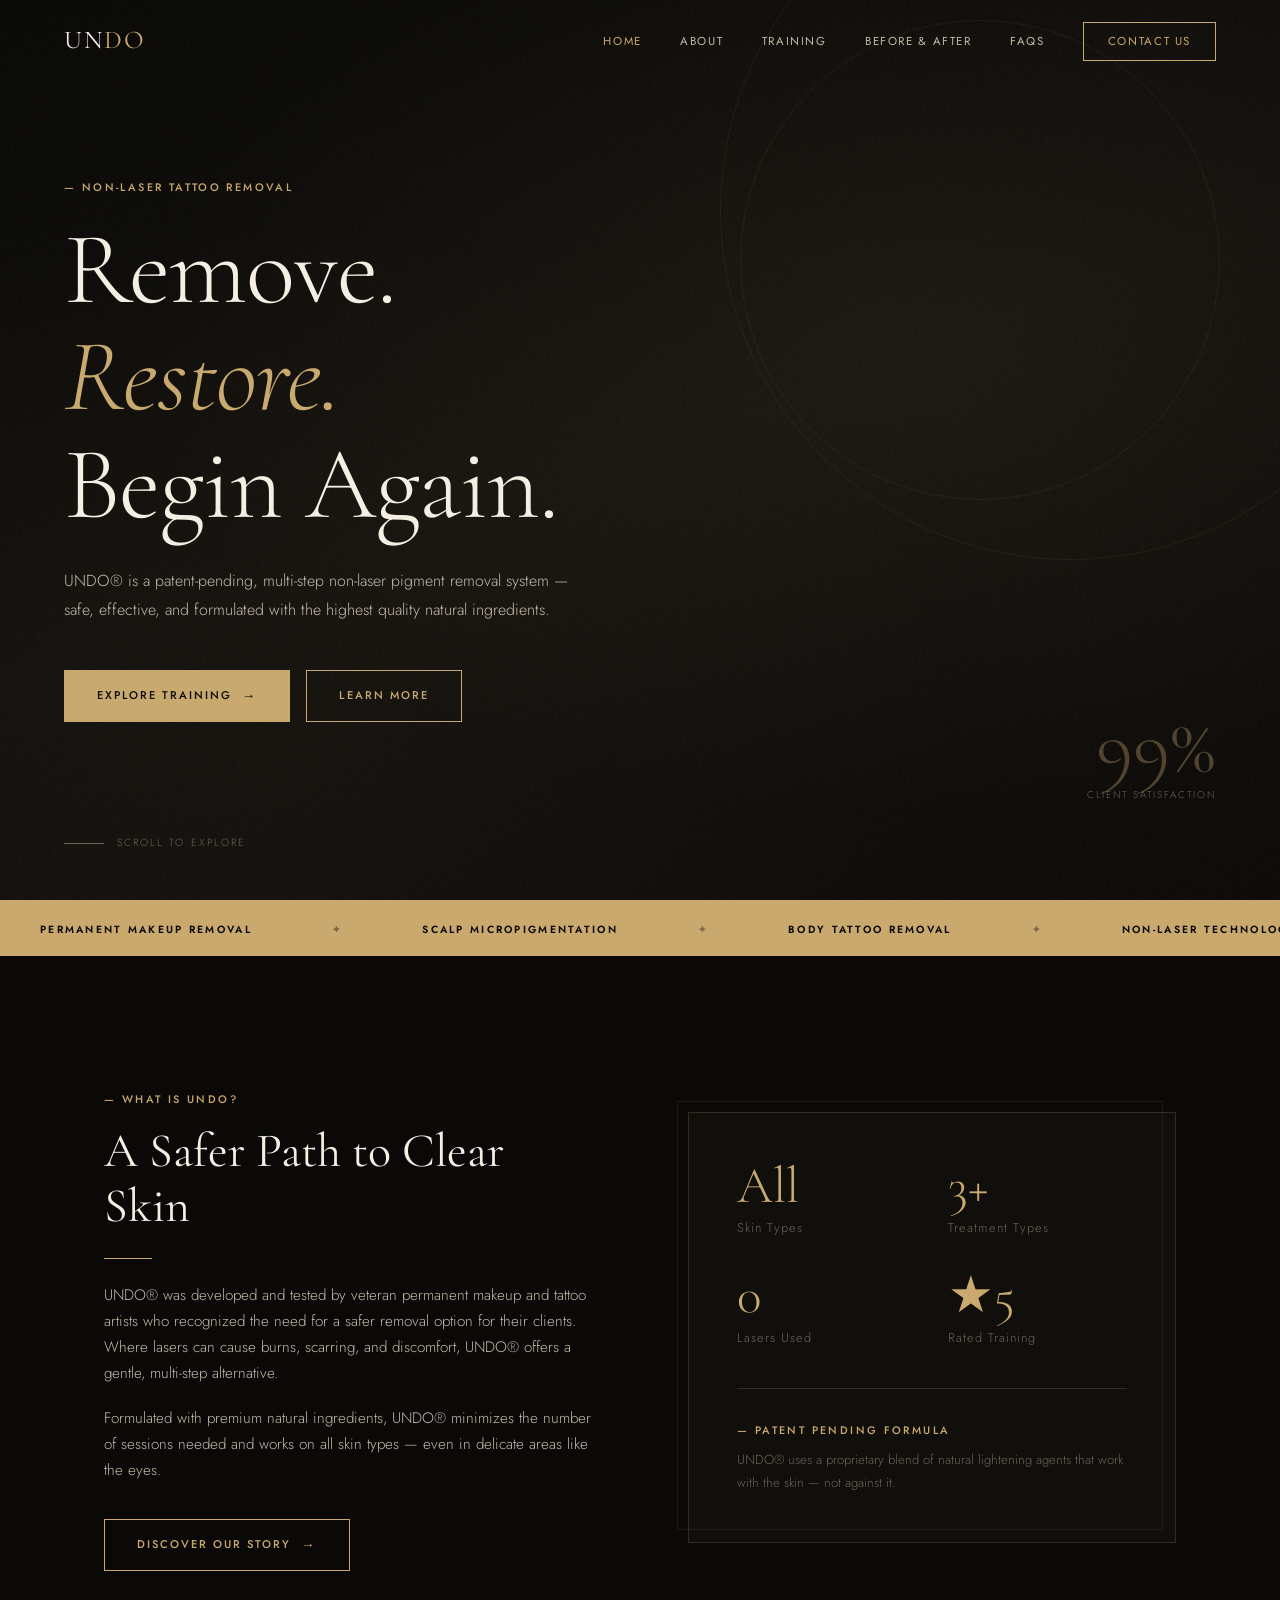
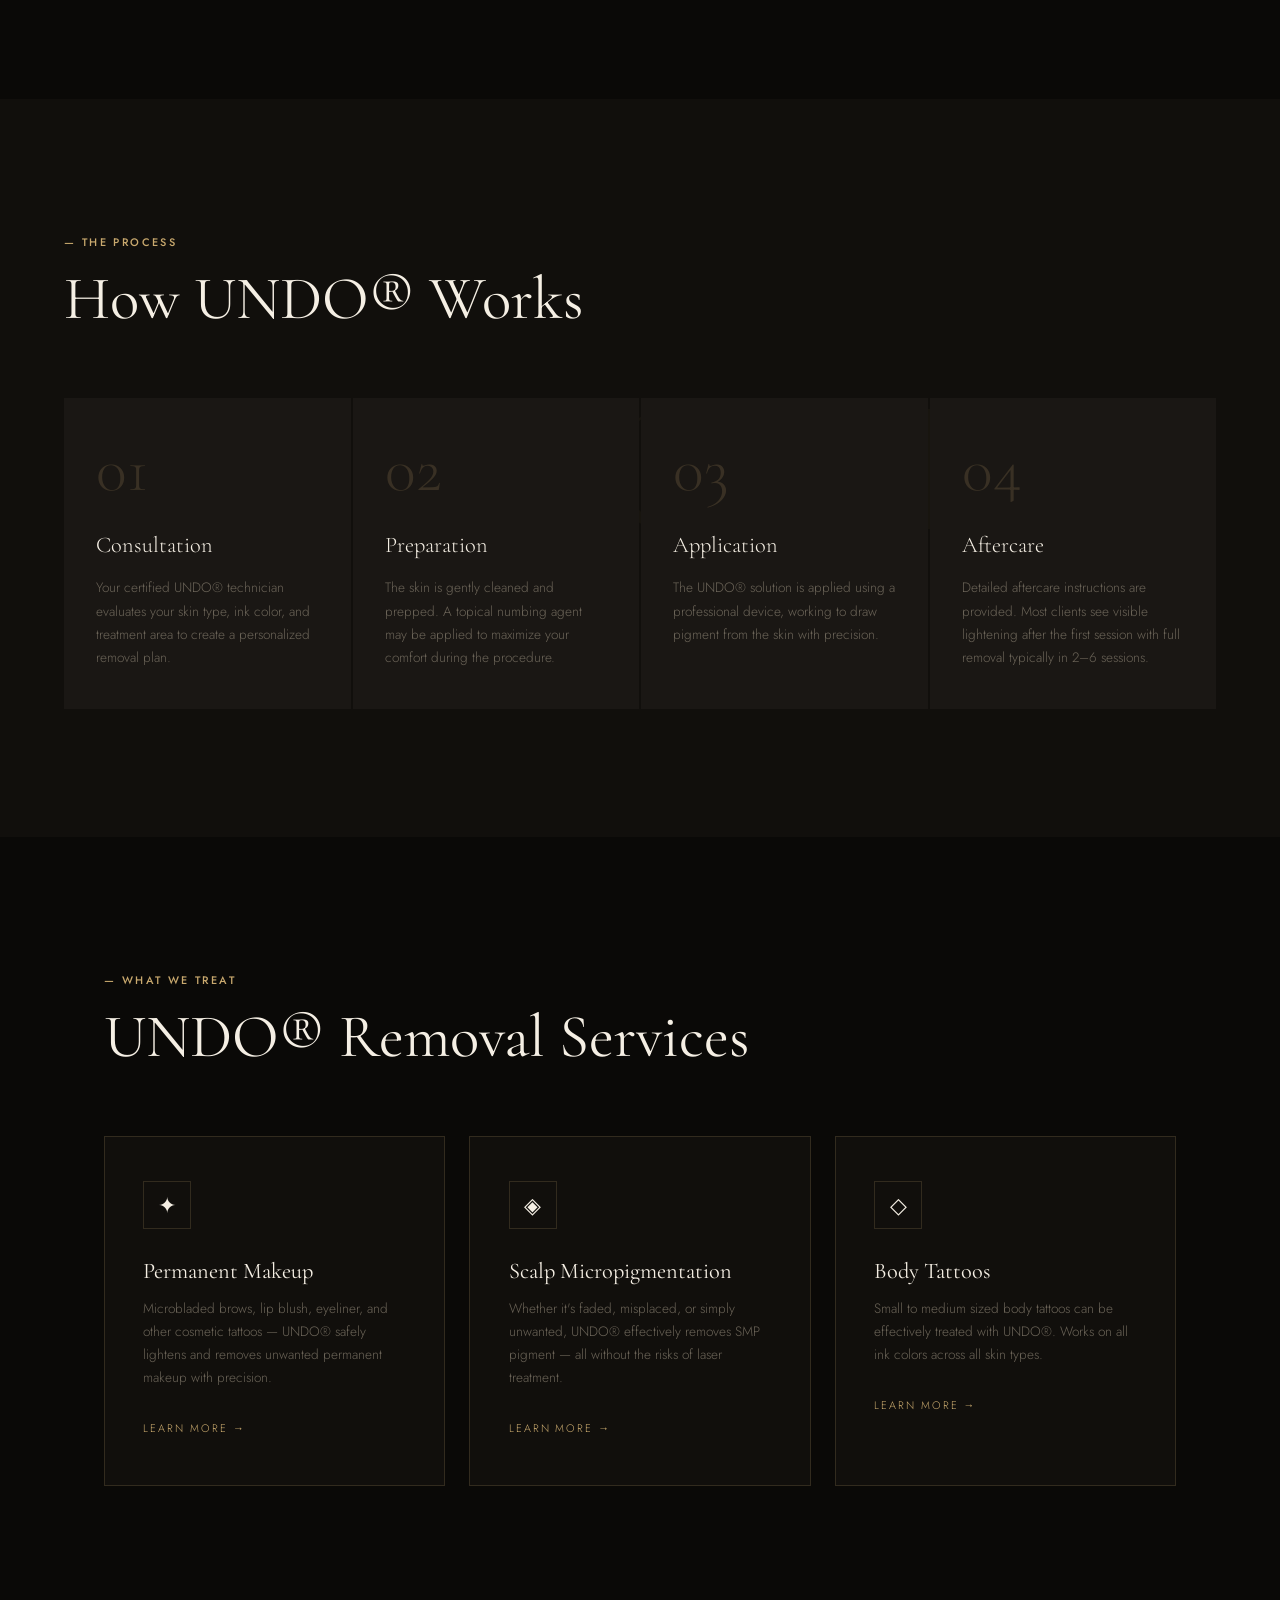
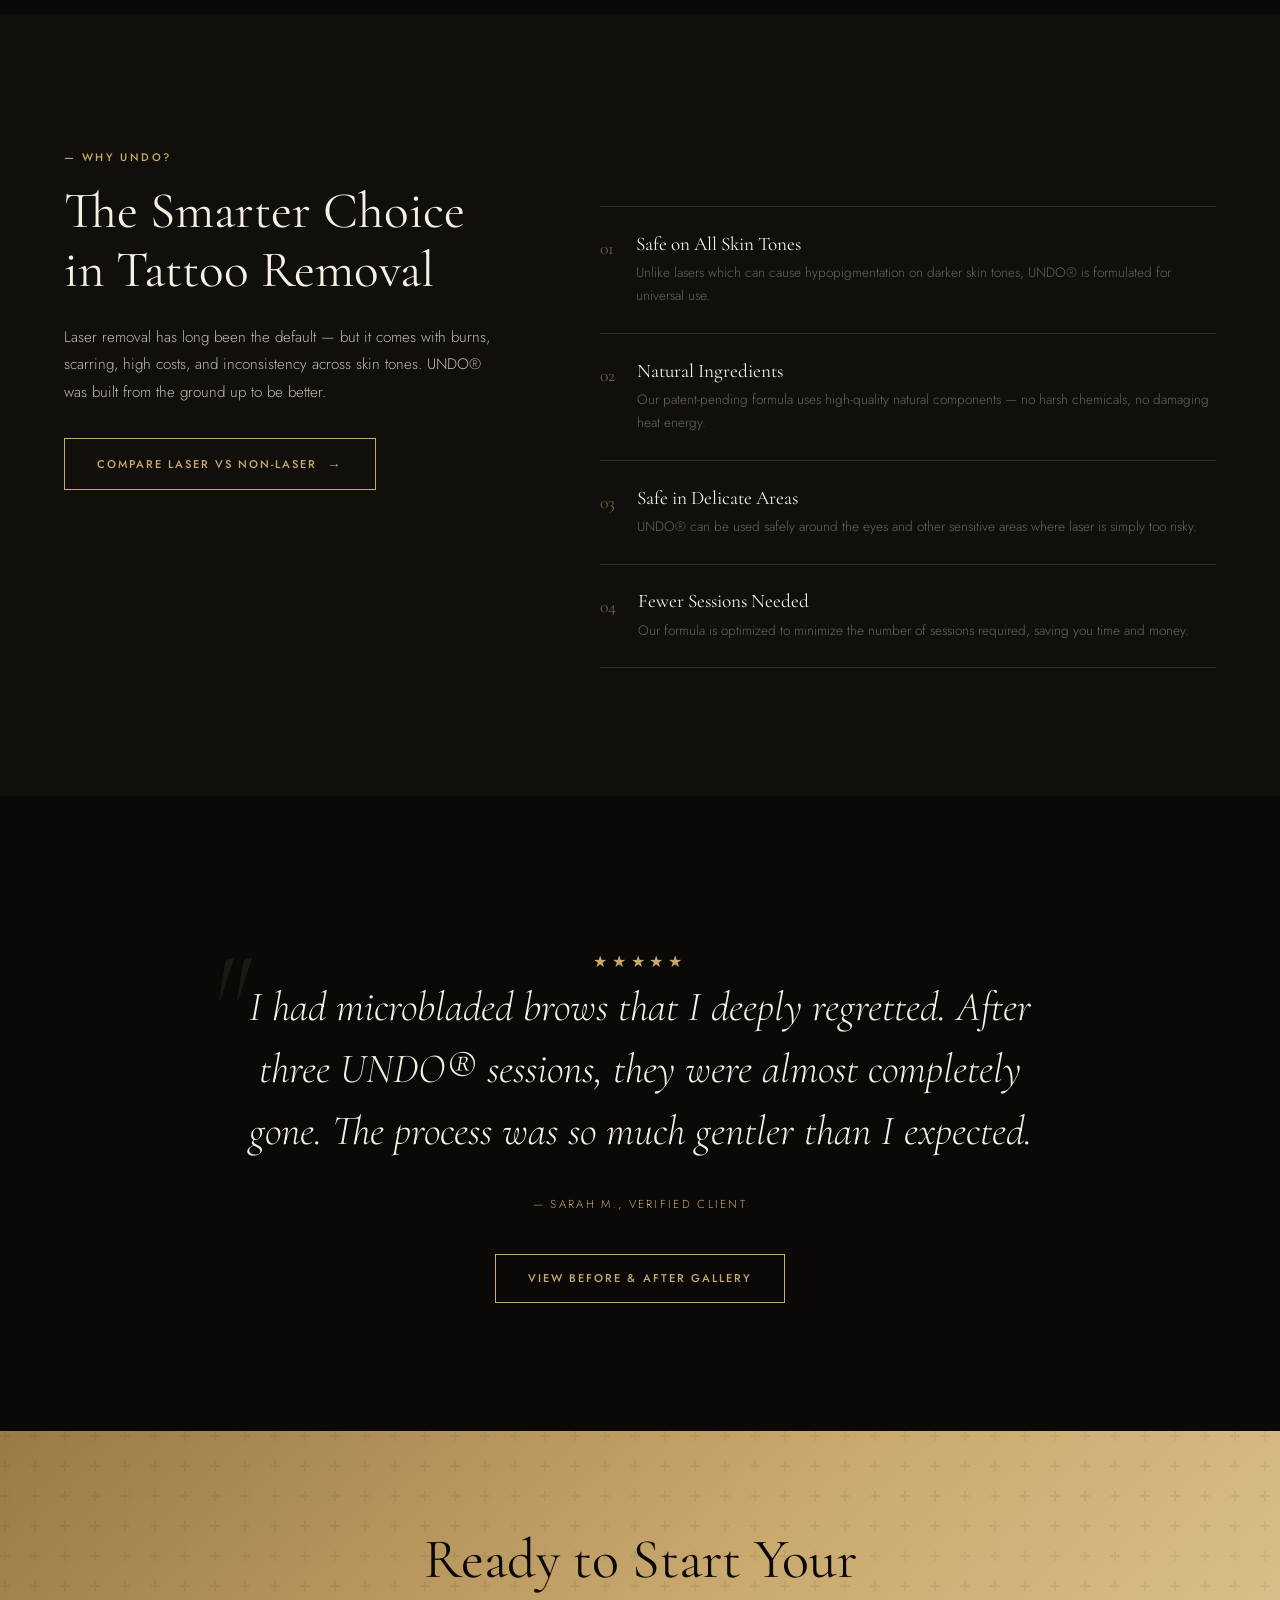
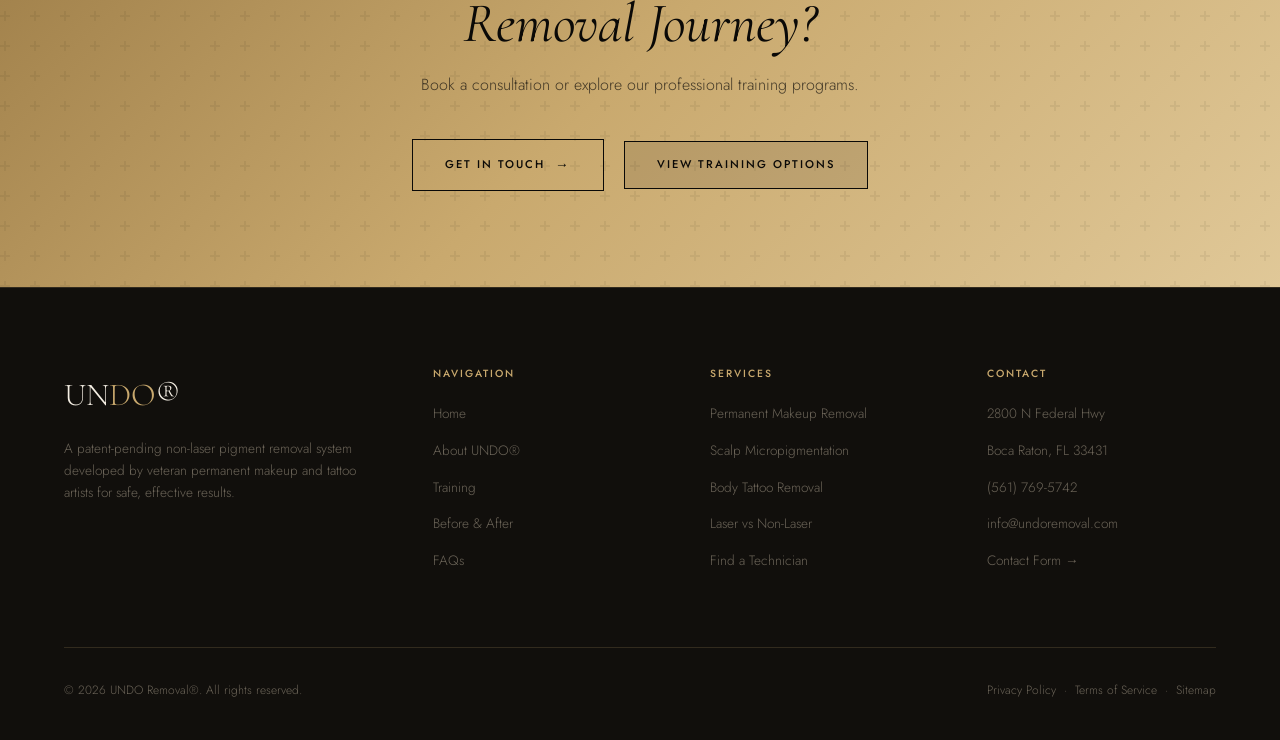
==== index.html @ 0b275984 "Add files via upload" ====
<!DOCTYPE html>
<html lang="en">
<head>
  <meta charset="UTF-8" />
  <meta name="viewport" content="width=device-width, initial-scale=1.0" />
  <title>UNDO Removal — Non-Laser Tattoo Removal</title>
  <link rel="stylesheet" href="styles.css" />
  <style>
    /* ── HERO ── */
    .hero {
      position: relative;
      height: 100vh;
      min-height: 640px;
      display: flex;
      align-items: center;
      overflow: hidden;
    }
    .hero-bg {
      position: absolute;
      inset: 0;
      background:
        radial-gradient(ellipse at 70% 40%, rgba(201,169,110,0.07) 0%, transparent 60%),
        radial-gradient(ellipse at 20% 80%, rgba(201,169,110,0.04) 0%, transparent 50%),
        linear-gradient(160deg, #0A0907 0%, #110F0C 50%, #0D0B09 100%);
    }
    .hero-lines {
      position: absolute;
      inset: 0;
      pointer-events: none;
      overflow: hidden;
    }
    .hero-lines::before, .hero-lines::after {
      content: '';
      position: absolute;
      border: 1px solid rgba(201,169,110,0.08);
      border-radius: 50%;
    }
    .hero-lines::before {
      width: 700px; height: 700px;
      right: -140px; top: -140px;
    }
    .hero-lines::after {
      width: 480px; height: 480px;
      right: 60px; top: 20px;
    }
    .hero-content {
      position: relative;
      z-index: 2;
      max-width: 720px;
      padding: 0 5vw;
    }
    .hero-content .label { margin-bottom: 1.2rem; display: block; }
    .hero-h1 {
      font-size: clamp(3.4rem, 8vw, 6.5rem);
      font-weight: 300;
      line-height: 1.05;
      letter-spacing: -0.01em;
      margin-bottom: 1.8rem;
    }
    .hero-h1 em {
      font-style: italic;
      color: var(--gold);
    }
    .hero-sub {
      font-size: 1rem;
      font-weight: 300;
      color: var(--cream-dk);
      max-width: 520px;
      margin-bottom: 2.8rem;
      line-height: 1.8;
    }
    .hero-actions { display: flex; gap: 1rem; flex-wrap: wrap; }
    .hero-scroll {
      position: absolute;
      bottom: 3rem;
      left: 5vw;
      display: flex;
      align-items: center;
      gap: 0.8rem;
      font-size: 0.65rem;
      letter-spacing: 0.2em;
      text-transform: uppercase;
      color: var(--muted);
    }
    .hero-scroll-line {
      width: 40px; height: 1px;
      background: var(--muted);
      position: relative;
      overflow: hidden;
    }
    .hero-scroll-line::after {
      content: '';
      position: absolute;
      left: -100%; top: 0;
      width: 100%; height: 100%;
      background: var(--gold);
      animation: slideRight 2s ease-in-out infinite;
    }
    @keyframes slideRight {
      0% { left: -100%; }
      50% { left: 0%; }
      100% { left: 100%; }
    }
    .hero-stat {
      position: absolute;
      right: 5vw;
      bottom: 6rem;
      text-align: right;
    }
    .hero-stat-num {
      font-family: 'Cormorant Garamond', serif;
      font-size: 5rem;
      font-weight: 300;
      color: var(--gold);
      opacity: 0.35;
      line-height: 1;
    }
    .hero-stat-label {
      font-size: 0.62rem;
      letter-spacing: 0.2em;
      text-transform: uppercase;
      color: var(--muted);
    }

    /* ── MARQUEE ── */
    .marquee-strip {
      background: var(--gold);
      padding: 0.9rem 0;
      overflow: hidden;
      white-space: nowrap;
    }
    .marquee-inner {
      display: inline-flex;
      animation: marquee 22s linear infinite;
    }
    .marquee-inner span {
      font-size: 0.65rem;
      font-weight: 600;
      letter-spacing: 0.22em;
      text-transform: uppercase;
      color: var(--bg);
      padding: 0 2.5rem;
    }
    .marquee-inner .dot { opacity: 0.4; }
    @keyframes marquee {
      from { transform: translateX(0); }
      to   { transform: translateX(-50%); }
    }

    /* ── INTRO ── */
    .intro {
      padding: 8rem 5vw;
      display: grid;
      grid-template-columns: 1fr 1fr;
      gap: 6rem;
      align-items: center;
      max-width: 1200px;
      margin: 0 auto;
    }
    .intro-text h2 {
      font-size: clamp(2rem, 4vw, 3rem);
      margin-top: 0.8rem;
      margin-bottom: 1.5rem;
    }
    .intro-text p {
      font-size: 0.95rem;
      color: var(--cream-dk);
      margin-bottom: 1.2rem;
    }
    .intro-visual {
      position: relative;
    }
    .intro-box {
      background: var(--bg2);
      border: 1px solid var(--border);
      padding: 3rem;
      position: relative;
    }
    .intro-box::before {
      content: '';
      position: absolute;
      top: -12px; left: -12px;
      right: 12px; bottom: 12px;
      border: 1px solid rgba(201,169,110,0.1);
      pointer-events: none;
    }
    .stat-row {
      display: grid;
      grid-template-columns: 1fr 1fr;
      gap: 2rem;
    }
    .stat-item {}
    .stat-num {
      font-family: 'Cormorant Garamond', serif;
      font-size: 3.2rem;
      font-weight: 300;
      color: var(--gold);
      line-height: 1;
    }
    .stat-desc {
      font-size: 0.8rem;
      color: var(--muted);
      letter-spacing: 0.08em;
      margin-top: 0.3rem;
    }

    /* ── HOW IT WORKS ── */
    .how-section {
      background: var(--bg2);
      padding: 8rem 5vw;
      position: relative;
      overflow: hidden;
    }
    .how-section::before {
      content: 'PROCESS';
      position: absolute;
      right: 5vw; top: 50%;
      transform: translateY(-50%);
      font-family: 'Cormorant Garamond', serif;
      font-size: 12rem;
      font-weight: 300;
      color: rgba(201,169,110,0.04);
      pointer-events: none;
      letter-spacing: 0.05em;
    }
    .how-grid {
      display: grid;
      grid-template-columns: repeat(4, 1fr);
      gap: 2px;
      margin-top: 4rem;
    }
    .how-step {
      background: var(--bg3);
      padding: 2.5rem 2rem;
      position: relative;
      transition: background var(--transition);
    }
    .how-step:hover { background: rgba(26,23,20,0.95); }
    .step-num {
      font-family: 'Cormorant Garamond', serif;
      font-size: 4rem;
      font-weight: 300;
      color: rgba(201,169,110,0.18);
      line-height: 1;
      margin-bottom: 1.5rem;
    }
    .step-title {
      font-family: 'Cormorant Garamond', serif;
      font-size: 1.4rem;
      margin-bottom: 0.8rem;
    }
    .step-desc {
      font-size: 0.85rem;
      color: var(--muted);
      line-height: 1.7;
    }
    .step-line {
      position: absolute;
      bottom: 0; left: 0;
      height: 2px; width: 0;
      background: var(--gold);
      transition: width 0.5s ease;
    }
    .how-step:hover .step-line { width: 100%; }

    /* ── SERVICES ── */
    .services-section { padding: 8rem 5vw; max-width: 1200px; margin: 0 auto; }
    .services-grid {
      display: grid;
      grid-template-columns: repeat(3, 1fr);
      gap: 1.5rem;
      margin-top: 4rem;
    }
    .service-card {
      background: var(--bg2);
      border: 1px solid var(--border);
      padding: 2.8rem 2.4rem;
      position: relative;
      overflow: hidden;
      transition: border-color var(--transition), transform var(--transition);
    }
    .service-card::after {
      content: '';
      position: absolute;
      inset: 0;
      background: linear-gradient(135deg, rgba(201,169,110,0.04) 0%, transparent 60%);
      opacity: 0;
      transition: opacity var(--transition);
    }
    .service-card:hover { border-color: rgba(201,169,110,0.4); transform: translateY(-6px); }
    .service-card:hover::after { opacity: 1; }
    .service-icon {
      width: 48px; height: 48px;
      border: 1px solid var(--border);
      display: flex; align-items: center; justify-content: center;
      margin-bottom: 1.8rem;
      font-size: 1.4rem;
    }
    .service-card h3 {
      font-size: 1.4rem;
      margin-bottom: 0.8rem;
    }
    .service-card p {
      font-size: 0.85rem;
      color: var(--muted);
      line-height: 1.7;
      margin-bottom: 1.5rem;
    }
    .service-link {
      font-size: 0.68rem;
      letter-spacing: 0.18em;
      text-transform: uppercase;
      color: var(--gold);
      display: inline-flex;
      align-items: center;
      gap: 0.5rem;
      transition: gap 0.2s;
    }
    .service-link:hover { gap: 0.9rem; }

    /* ── WHY CHOOSE ── */
    .why-section {
      background: var(--bg2);
      padding: 8rem 5vw;
    }
    .why-inner {
      max-width: 1200px;
      margin: 0 auto;
      display: grid;
      grid-template-columns: 1fr 1.4fr;
      gap: 6rem;
      align-items: start;
    }
    .why-text h2 { font-size: clamp(2rem, 4vw, 3.2rem); margin-top: 0.8rem; }
    .why-text p { font-size: 0.95rem; color: var(--cream-dk); margin-top: 1.5rem; line-height: 1.8; }
    .why-list { margin-top: 4rem; }
    .why-item {
      display: flex;
      gap: 1.4rem;
      padding: 1.6rem 0;
      border-bottom: 1px solid var(--border);
    }
    .why-item:first-child { border-top: 1px solid var(--border); }
    .why-item-num {
      font-family: 'Cormorant Garamond', serif;
      font-size: 1.1rem;
      color: var(--gold);
      opacity: 0.6;
      flex-shrink: 0;
      padding-top: 0.1rem;
    }
    .why-item h4 {
      font-family: 'Cormorant Garamond', serif;
      font-size: 1.2rem;
      margin-bottom: 0.4rem;
    }
    .why-item p { font-size: 0.85rem; color: var(--muted); line-height: 1.7; }

    /* ── TESTIMONIAL STRIP ── */
    .testimonial-strip {
      padding: 8rem 5vw;
      max-width: 1200px;
      margin: 0 auto;
      text-align: center;
    }
    .testimonial-quote {
      font-family: 'Cormorant Garamond', serif;
      font-size: clamp(1.6rem, 3.5vw, 2.6rem);
      font-weight: 300;
      font-style: italic;
      color: var(--cream);
      max-width: 800px;
      margin: 0 auto;
      line-height: 1.5;
      position: relative;
    }
    .testimonial-quote::before {
      content: '"';
      font-size: 8rem;
      color: rgba(201,169,110,0.1);
      position: absolute;
      top: -2.5rem; left: -2rem;
      line-height: 1;
      font-family: 'Cormorant Garamond', serif;
    }
    .testimonial-author {
      margin-top: 2rem;
      font-size: 0.72rem;
      letter-spacing: 0.2em;
      text-transform: uppercase;
      color: var(--gold);
    }
    .testimonial-stars { color: var(--gold); margin-top: 1.5rem; letter-spacing: 0.3rem; }

    /* ── CTA BANNER ── */
    .cta-banner {
      background: linear-gradient(135deg, var(--gold-dk) 0%, var(--gold) 50%, var(--gold-lt) 100%);
      padding: 6rem 5vw;
      text-align: center;
      position: relative;
      overflow: hidden;
    }
    .cta-banner::before {
      content: '';
      position: absolute;
      inset: 0;
      background: url("data:image/svg+xml,%3Csvg width='60' height='60' viewBox='0 0 60 60' xmlns='http://www.w3.org/2000/svg'%3E%3Cg fill='none' fill-rule='evenodd'%3E%3Cg fill='%230A0907' fill-opacity='0.06'%3E%3Cpath d='M36 34v-4h-2v4h-4v2h4v4h2v-4h4v-2h-4zm0-30V0h-2v4h-4v2h4v4h2V6h4V4h-4zM6 34v-4H4v4H0v2h4v4h2v-4h4v-2H6zM6 4V0H4v4H0v2h4v4h2V6h4V4H6z'/%3E%3C/g%3E%3C/g%3E%3C/svg%3E");
    }
    .cta-banner h2 {
      font-size: clamp(2rem, 5vw, 3.5rem);
      color: var(--bg);
      position: relative;
    }
    .cta-banner p {
      font-size: 1rem;
      color: rgba(10,9,7,0.7);
      margin: 1rem 0 2.5rem;
      position: relative;
    }
    .cta-banner .btn {
      border-color: var(--bg);
      color: var(--bg);
      position: relative;
    }
    .cta-banner .btn:hover { background: var(--bg); color: var(--gold); }

    @media (max-width: 900px) {
      .intro { grid-template-columns: 1fr; gap: 3rem; }
      .how-grid { grid-template-columns: 1fr 1fr; }
      .services-grid { grid-template-columns: 1fr; }
      .why-inner { grid-template-columns: 1fr; gap: 3rem; }
    }
    @media (max-width: 600px) {
      .how-grid { grid-template-columns: 1fr; }
      .hero-stat { display: none; }
    }
  </style>
</head>
<body>

<!-- ── NAV ── -->
<nav id="navbar">
  <a class="nav-logo" href="index.html">UN<span>DO</span></a>
  <ul class="nav-links">
    <li><a href="index.html" class="active">Home</a></li>
    <li><a href="about.html">About</a></li>
    <li><a href="training.html">Training</a></li>
    <li><a href="gallery.html">Before & After</a></li>
    <li><a href="faq.html">FAQs</a></li>
    <li><a href="contact.html" class="nav-cta">Contact Us</a></li>
  </ul>
  <div class="hamburger" id="hamburger" aria-label="Menu">
    <span></span><span></span><span></span>
  </div>
</nav>

<!-- Mobile Menu -->
<div class="mobile-menu" id="mobileMenu">
  <button class="mobile-close" id="mobileClose">✕</button>
  <a href="index.html">Home</a>
  <a href="about.html">About</a>
  <a href="training.html">Training</a>
  <a href="gallery.html">Before & After</a>
  <a href="faq.html">FAQs</a>
  <a href="contact.html">Contact</a>
</div>

<!-- ── HERO ── -->
<section class="hero">
  <div class="hero-bg"></div>
  <div class="hero-lines"></div>

  <div class="hero-content">
    <span class="label animate-fadeup">Non-Laser Tattoo Removal</span>
    <h1 class="hero-h1 animate-fadeup delay-1">
      Remove.<br><em>Restore.</em><br>Begin Again.
    </h1>
    <p class="hero-sub animate-fadeup delay-2">
      UNDO® is a patent-pending, multi-step non-laser pigment removal system — safe, effective, and formulated with the highest quality natural ingredients.
    </p>
    <div class="hero-actions animate-fadeup delay-3">
      <a href="training.html" class="btn btn-solid btn-arrow">Explore Training</a>
      <a href="about.html" class="btn">Learn More</a>
    </div>
  </div>

  <div class="hero-stat">
    <div class="hero-stat-num">99%</div>
    <div class="hero-stat-label">Client Satisfaction</div>
  </div>

  <div class="hero-scroll">
    <div class="hero-scroll-line"></div>
    Scroll to explore
  </div>
</section>

<!-- ── MARQUEE ── -->
<div class="marquee-strip" aria-hidden="true">
  <div class="marquee-inner">
    <span>Permanent Makeup Removal</span><span class="dot">✦</span>
    <span>Scalp Micropigmentation</span><span class="dot">✦</span>
    <span>Body Tattoo Removal</span><span class="dot">✦</span>
    <span>Non-Laser Technology</span><span class="dot">✦</span>
    <span>Professional Training</span><span class="dot">✦</span>
    <span>Natural Ingredients</span><span class="dot">✦</span>
    <span>All Skin Types</span><span class="dot">✦</span>
    <!-- repeat for seamless loop -->
    <span>Permanent Makeup Removal</span><span class="dot">✦</span>
    <span>Scalp Micropigmentation</span><span class="dot">✦</span>
    <span>Body Tattoo Removal</span><span class="dot">✦</span>
    <span>Non-Laser Technology</span><span class="dot">✦</span>
    <span>Professional Training</span><span class="dot">✦</span>
    <span>Natural Ingredients</span><span class="dot">✦</span>
    <span>All Skin Types</span><span class="dot">✦</span>
  </div>
</div>

<!-- ── INTRO ── -->
<div class="intro reveal">
  <div class="intro-text">
    <span class="label">What Is UNDO?</span>
    <h2>A Safer Path to Clear Skin</h2>
    <div class="divider"></div>
    <p>UNDO® was developed and tested by veteran permanent makeup and tattoo artists who recognized the need for a safer removal option for their clients. Where lasers can cause burns, scarring, and discomfort, UNDO® offers a gentle, multi-step alternative.</p>
    <p>Formulated with premium natural ingredients, UNDO® minimizes the number of sessions needed and works on all skin types — even in delicate areas like the eyes.</p>
    <a href="about.html" class="btn btn-arrow" style="margin-top:1rem;">Discover Our Story</a>
  </div>
  <div class="intro-visual">
    <div class="intro-box">
      <div class="stat-row">
        <div class="stat-item">
          <div class="stat-num">All</div>
          <div class="stat-desc">Skin Types</div>
        </div>
        <div class="stat-item">
          <div class="stat-num">3+</div>
          <div class="stat-desc">Treatment Types</div>
        </div>
        <div class="stat-item">
          <div class="stat-num">0</div>
          <div class="stat-desc">Lasers Used</div>
        </div>
        <div class="stat-item">
          <div class="stat-num">★5</div>
          <div class="stat-desc">Rated Training</div>
        </div>
      </div>
      <div style="margin-top:2.5rem; padding-top:2rem; border-top:1px solid var(--border);">
        <div class="label" style="margin-bottom:0.6rem;">Patent Pending Formula</div>
        <p style="font-size:0.82rem; color:var(--muted); line-height:1.7;">UNDO® uses a proprietary blend of natural lightening agents that work with the skin — not against it.</p>
      </div>
    </div>
  </div>
</div>

<!-- ── HOW IT WORKS ── -->
<section class="how-section">
  <div class="container">
    <div class="section-header reveal">
      <span class="label">The Process</span>
      <h2>How UNDO® Works</h2>
    </div>
    <div class="how-grid">
      <div class="how-step reveal">
        <div class="step-num">01</div>
        <div class="step-title">Consultation</div>
        <p class="step-desc">Your certified UNDO® technician evaluates your skin type, ink color, and treatment area to create a personalized removal plan.</p>
        <div class="step-line"></div>
      </div>
      <div class="how-step reveal delay-1">
        <div class="step-num">02</div>
        <div class="step-title">Preparation</div>
        <p class="step-desc">The skin is gently cleaned and prepped. A topical numbing agent may be applied to maximize your comfort during the procedure.</p>
        <div class="step-line"></div>
      </div>
      <div class="how-step reveal delay-2">
        <div class="step-num">03</div>
        <div class="step-title">Application</div>
        <p class="step-desc">The UNDO® solution is applied using a professional device, working to draw pigment from the skin with precision.</p>
        <div class="step-line"></div>
      </div>
      <div class="how-step reveal delay-3">
        <div class="step-num">04</div>
        <div class="step-title">Aftercare</div>
        <p class="step-desc">Detailed aftercare instructions are provided. Most clients see visible lightening after the first session with full removal typically in 2–6 sessions.</p>
        <div class="step-line"></div>
      </div>
    </div>
  </div>
</section>

<!-- ── SERVICES ── -->
<section class="services-section">
  <div class="section-header reveal">
    <span class="label">What We Treat</span>
    <h2>UNDO® Removal Services</h2>
  </div>
  <div class="services-grid">
    <div class="service-card reveal">
      <div class="service-icon">✦</div>
      <h3>Permanent Makeup</h3>
      <p>Microbladed brows, lip blush, eyeliner, and other cosmetic tattoos — UNDO® safely lightens and removes unwanted permanent makeup with precision.</p>
      <a href="about.html" class="service-link">Learn more →</a>
    </div>
    <div class="service-card reveal delay-1">
      <div class="service-icon">◈</div>
      <h3>Scalp Micropigmentation</h3>
      <p>Whether it's faded, misplaced, or simply unwanted, UNDO® effectively removes SMP pigment — all without the risks of laser treatment.</p>
      <a href="about.html" class="service-link">Learn more →</a>
    </div>
    <div class="service-card reveal delay-2">
      <div class="service-icon">◇</div>
      <h3>Body Tattoos</h3>
      <p>Small to medium sized body tattoos can be effectively treated with UNDO®. Works on all ink colors across all skin types.</p>
      <a href="about.html" class="service-link">Learn more →</a>
    </div>
  </div>
</section>

<!-- ── WHY CHOOSE ── -->
<section class="why-section">
  <div class="why-inner">
    <div class="why-text reveal">
      <span class="label">Why UNDO?</span>
      <h2>The Smarter Choice in Tattoo Removal</h2>
      <p>Laser removal has long been the default — but it comes with burns, scarring, high costs, and inconsistency across skin tones. UNDO® was built from the ground up to be better.</p>
      <a href="about.html" class="btn btn-arrow" style="margin-top:2rem;">Compare Laser vs Non-Laser</a>
    </div>
    <div class="why-list reveal delay-1">
      <div class="why-item">
        <div class="why-item-num">01</div>
        <div>
          <h4>Safe on All Skin Tones</h4>
          <p>Unlike lasers which can cause hypopigmentation on darker skin tones, UNDO® is formulated for universal use.</p>
        </div>
      </div>
      <div class="why-item">
        <div class="why-item-num">02</div>
        <div>
          <h4>Natural Ingredients</h4>
          <p>Our patent-pending formula uses high-quality natural components — no harsh chemicals, no damaging heat energy.</p>
        </div>
      </div>
      <div class="why-item">
        <div class="why-item-num">03</div>
        <div>
          <h4>Safe in Delicate Areas</h4>
          <p>UNDO® can be used safely around the eyes and other sensitive areas where laser is simply too risky.</p>
        </div>
      </div>
      <div class="why-item">
        <div class="why-item-num">04</div>
        <div>
          <h4>Fewer Sessions Needed</h4>
          <p>Our formula is optimized to minimize the number of sessions required, saving you time and money.</p>
        </div>
      </div>
    </div>
  </div>
</section>

<!-- ── TESTIMONIAL ── -->
<section class="testimonial-strip">
  <div class="testimonial-stars reveal">★★★★★</div>
  <blockquote class="testimonial-quote reveal delay-1">
    I had microbladed brows that I deeply regretted. After three UNDO® sessions, they were almost completely gone. The process was so much gentler than I expected.
  </blockquote>
  <div class="testimonial-author reveal delay-2">— Sarah M., Verified Client</div>
  <div style="margin-top:2.5rem;" class="reveal delay-3">
    <a href="gallery.html" class="btn">View Before & After Gallery</a>
  </div>
</section>

<!-- ── CTA BANNER ── -->
<section class="cta-banner">
  <h2>Ready to Start Your<br><em>Removal Journey?</em></h2>
  <p>Book a consultation or explore our professional training programs.</p>
  <a href="contact.html" class="btn btn-arrow">Get In Touch</a>
  &nbsp;&nbsp;
  <a href="training.html" class="btn" style="border-color:var(--bg); color:var(--bg); background:rgba(10,9,7,0.1);">View Training Options</a>
</section>

<!-- ── FOOTER ── -->
<footer>
  <div class="footer-grid">
    <div>
      <div class="footer-logo">UN<span>DO</span>®</div>
      <p class="footer-tagline">A patent-pending non-laser pigment removal system developed by veteran permanent makeup and tattoo artists for safe, effective results.</p>
    </div>
    <div class="footer-col">
      <h4>Navigation</h4>
      <ul>
        <li><a href="index.html">Home</a></li>
        <li><a href="about.html">About UNDO®</a></li>
        <li><a href="training.html">Training</a></li>
        <li><a href="gallery.html">Before & After</a></li>
        <li><a href="faq.html">FAQs</a></li>
      </ul>
    </div>
    <div class="footer-col">
      <h4>Services</h4>
      <ul>
        <li><a href="#">Permanent Makeup Removal</a></li>
        <li><a href="#">Scalp Micropigmentation</a></li>
        <li><a href="#">Body Tattoo Removal</a></li>
        <li><a href="#">Laser vs Non-Laser</a></li>
        <li><a href="#">Find a Technician</a></li>
      </ul>
    </div>
    <div class="footer-col">
      <h4>Contact</h4>
      <ul>
        <li><a href="#">2800 N Federal Hwy</a></li>
        <li><a href="#">Boca Raton, FL 33431</a></li>
        <li><a href="tel:5617695742">(561) 769-5742</a></li>
        <li><a href="mailto:info@undoremoval.com">info@undoremoval.com</a></li>
        <li><a href="contact.html">Contact Form →</a></li>
      </ul>
    </div>
  </div>
  <div class="footer-bottom">
    <span>© 2026 UNDO Removal®. All rights reserved.</span>
    <span>Privacy Policy &nbsp;·&nbsp; Terms of Service &nbsp;·&nbsp; Sitemap</span>
  </div>
</footer>

<script>
  // Nav scroll effect
  const navbar = document.getElementById('navbar');
  window.addEventListener('scroll', () => {
    navbar.classList.toggle('scrolled', window.scrollY > 40);
  });

  // Mobile menu
  document.getElementById('hamburger').addEventListener('click', () => {
    document.getElementById('mobileMenu').classList.add('open');
  });
  document.getElementById('mobileClose').addEventListener('click', () => {
    document.getElementById('mobileMenu').classList.remove('open');
  });

  // Scroll reveal
  const revealEls = document.querySelectorAll('.reveal');
  const observer = new IntersectionObserver((entries) => {
    entries.forEach(e => { if (e.isIntersecting) e.target.classList.add('visible'); });
  }, { threshold: 0.12 });
  revealEls.forEach(el => observer.observe(el));
</script>
</body>
</html>
---- styles.css ----
/* =============================================
   SHARED STYLES — UNDO REMOVAL INSPIRED SITE
   Aesthetic: Dark Luxury / Editorial Beauty
   ============================================= */

@import url('https://fonts.googleapis.com/css2?family=Cormorant+Garamond:ital,wght@0,300;0,400;0,500;0,600;1,300;1,400&family=Jost:wght@200;300;400;500;600&display=swap');

/* ── CSS Variables ── */
:root {
  --bg:        #0A0907;
  --bg2:       #110F0C;
  --bg3:       #1A1714;
  --gold:      #C9A96E;
  --gold-lt:   #E0C898;
  --gold-dk:   #9A7A45;
  --cream:     #F5EFE4;
  --cream-dk:  #C4BAA8;
  --white:     #FDFAF5;
  --muted:     #6B6458;
  --border:    rgba(201,169,110,0.18);
  --nav-h:     80px;
  --transition: 0.4s cubic-bezier(0.25, 0.46, 0.45, 0.94);
}

/* ── Reset ── */
*, *::before, *::after { box-sizing: border-box; margin: 0; padding: 0; }
html { scroll-behavior: smooth; font-size: 16px; }
body {
  font-family: 'Jost', sans-serif;
  font-weight: 300;
  background: var(--bg);
  color: var(--cream);
  line-height: 1.7;
  overflow-x: hidden;
}
a { color: inherit; text-decoration: none; }
img { display: block; max-width: 100%; }
ul { list-style: none; }

/* ── Typography ── */
h1, h2, h3, h4 {
  font-family: 'Cormorant Garamond', serif;
  font-weight: 400;
  line-height: 1.15;
}
.label {
  font-family: 'Jost', sans-serif;
  font-size: 0.68rem;
  font-weight: 500;
  letter-spacing: 0.22em;
  text-transform: uppercase;
  color: var(--gold);
}
.label::before { content: '— '; }
.serif-italic { font-style: italic; font-weight: 300; }

/* ── Navigation ── */
nav {
  position: fixed;
  top: 0; left: 0; right: 0;
  z-index: 1000;
  height: var(--nav-h);
  display: flex;
  align-items: center;
  justify-content: space-between;
  padding: 0 5vw;
  transition: background var(--transition), backdrop-filter var(--transition);
}
nav.scrolled {
  background: rgba(10,9,7,0.92);
  backdrop-filter: blur(14px);
  border-bottom: 1px solid var(--border);
}
.nav-logo {
  font-family: 'Cormorant Garamond', serif;
  font-size: 1.6rem;
  font-weight: 400;
  letter-spacing: 0.06em;
  color: var(--cream);
}
.nav-logo span { color: var(--gold); }
.nav-links {
  display: flex;
  align-items: center;
  gap: 2.4rem;
}
.nav-links a {
  font-size: 0.72rem;
  font-weight: 400;
  letter-spacing: 0.14em;
  text-transform: uppercase;
  color: var(--cream-dk);
  transition: color 0.25s;
  position: relative;
}
.nav-links a::after {
  content: '';
  position: absolute;
  bottom: -4px; left: 0;
  width: 0; height: 1px;
  background: var(--gold);
  transition: width 0.3s;
}
.nav-links a:hover { color: var(--gold); }
.nav-links a:hover::after { width: 100%; }
.nav-links a.active { color: var(--gold); }
.nav-cta {
  font-size: 0.68rem;
  font-weight: 500;
  letter-spacing: 0.16em;
  text-transform: uppercase;
  padding: 0.65rem 1.5rem;
  border: 1px solid var(--gold);
  color: var(--gold) !important;
  transition: background 0.25s, color 0.25s !important;
}
.nav-cta::after { display: none !important; }
.nav-cta:hover { background: var(--gold) !important; color: var(--bg) !important; }

/* Hamburger */
.hamburger {
  display: none;
  flex-direction: column;
  gap: 5px;
  cursor: pointer;
  padding: 4px;
}
.hamburger span {
  display: block;
  width: 24px;
  height: 1px;
  background: var(--cream);
  transition: var(--transition);
}
.mobile-menu {
  display: none;
  position: fixed;
  inset: 0;
  z-index: 999;
  background: var(--bg);
  flex-direction: column;
  align-items: center;
  justify-content: center;
  gap: 2rem;
}
.mobile-menu.open { display: flex; }
.mobile-menu a {
  font-family: 'Cormorant Garamond', serif;
  font-size: 2rem;
  font-weight: 300;
  color: var(--cream);
  transition: color 0.2s;
}
.mobile-menu a:hover { color: var(--gold); }
.mobile-close {
  position: absolute;
  top: 28px; right: 5vw;
  font-size: 2rem;
  color: var(--cream-dk);
  cursor: pointer;
  background: none;
  border: none;
  line-height: 1;
}

/* ── Buttons ── */
.btn {
  display: inline-flex;
  align-items: center;
  gap: 0.6rem;
  font-size: 0.7rem;
  font-weight: 500;
  letter-spacing: 0.18em;
  text-transform: uppercase;
  padding: 0.85rem 2rem;
  border: 1px solid var(--gold);
  color: var(--gold);
  transition: background var(--transition), color var(--transition);
  cursor: pointer;
  background: transparent;
}
.btn:hover { background: var(--gold); color: var(--bg); }
.btn-solid { background: var(--gold); color: var(--bg); }
.btn-solid:hover { background: var(--gold-lt); }
.btn-arrow::after { content: '→'; font-size: 0.85rem; }

/* ── Section Helpers ── */
.section { padding: 8rem 5vw; }
.section-sm { padding: 5rem 5vw; }
.container { max-width: 1200px; margin: 0 auto; }
.section-header { margin-bottom: 4rem; }
.section-header h2 {
  font-size: clamp(2.2rem, 5vw, 3.8rem);
  margin-top: 0.6rem;
}

/* ── Divider ── */
.divider {
  width: 48px;
  height: 1px;
  background: var(--gold);
  margin: 1.5rem 0;
}
.divider-center { margin: 1.5rem auto; }

/* ── Gold Line Accent ── */
.gold-line {
  display: inline-block;
  width: 40px;
  height: 1px;
  background: var(--gold);
  vertical-align: middle;
  margin-right: 0.8rem;
}

/* ── Card ── */
.card {
  background: var(--bg2);
  border: 1px solid var(--border);
  padding: 2.5rem;
  transition: border-color var(--transition), transform var(--transition);
}
.card:hover {
  border-color: rgba(201,169,110,0.45);
  transform: translateY(-4px);
}

/* ── Grid ── */
.grid-2 { display: grid; grid-template-columns: 1fr 1fr; gap: 2rem; }
.grid-3 { display: grid; grid-template-columns: repeat(3,1fr); gap: 2rem; }
.grid-4 { display: grid; grid-template-columns: repeat(4,1fr); gap: 2rem; }

/* ── Forms ── */
.form-group { margin-bottom: 1.4rem; }
.form-group label {
  display: block;
  font-size: 0.68rem;
  letter-spacing: 0.16em;
  text-transform: uppercase;
  color: var(--gold);
  margin-bottom: 0.5rem;
}
.form-group input,
.form-group textarea,
.form-group select {
  width: 100%;
  background: var(--bg3);
  border: 1px solid var(--border);
  color: var(--cream);
  font-family: 'Jost', sans-serif;
  font-size: 0.9rem;
  font-weight: 300;
  padding: 0.85rem 1.1rem;
  outline: none;
  transition: border-color 0.25s;
  -webkit-appearance: none;
}
.form-group input:focus,
.form-group textarea:focus,
.form-group select:focus {
  border-color: var(--gold-dk);
}
.form-group textarea { resize: vertical; min-height: 120px; }
.form-group select option { background: var(--bg3); }

/* ── Footer ── */
footer {
  background: var(--bg2);
  border-top: 1px solid var(--border);
  padding: 5rem 5vw 2.5rem;
}
.footer-grid {
  display: grid;
  grid-template-columns: 1.4fr 1fr 1fr 1fr;
  gap: 3rem;
  margin-bottom: 4rem;
}
.footer-logo {
  font-family: 'Cormorant Garamond', serif;
  font-size: 2rem;
  margin-bottom: 1rem;
}
.footer-logo span { color: var(--gold); }
.footer-tagline { font-size: 0.85rem; color: var(--muted); line-height: 1.6; }
.footer-col h4 {
  font-family: 'Jost', sans-serif;
  font-size: 0.65rem;
  font-weight: 500;
  letter-spacing: 0.2em;
  text-transform: uppercase;
  color: var(--gold);
  margin-bottom: 1.2rem;
}
.footer-col ul li { margin-bottom: 0.6rem; }
.footer-col ul li a {
  font-size: 0.85rem;
  color: var(--muted);
  transition: color 0.2s;
}
.footer-col ul li a:hover { color: var(--cream); }
.footer-bottom {
  border-top: 1px solid var(--border);
  padding-top: 2rem;
  display: flex;
  justify-content: space-between;
  align-items: center;
  font-size: 0.75rem;
  color: var(--muted);
}

/* ── Animations ── */
@keyframes fadeUp {
  from { opacity: 0; transform: translateY(30px); }
  to   { opacity: 1; transform: translateY(0); }
}
@keyframes fadeIn {
  from { opacity: 0; }
  to   { opacity: 1; }
}
@keyframes lineGrow {
  from { width: 0; }
  to   { width: 48px; }
}
.animate-fadeup { opacity: 0; animation: fadeUp 0.8s var(--transition) forwards; }
.delay-1 { animation-delay: 0.15s; }
.delay-2 { animation-delay: 0.3s; }
.delay-3 { animation-delay: 0.45s; }
.delay-4 { animation-delay: 0.6s; }

/* ── Scroll Reveal ── */
.reveal {
  opacity: 0;
  transform: translateY(28px);
  transition: opacity 0.75s ease, transform 0.75s ease;
}
.reveal.visible { opacity: 1; transform: translateY(0); }

/* ── Noise Overlay ── */
body::before {
  content: '';
  position: fixed;
  inset: 0;
  z-index: 9999;
  pointer-events: none;
  background-image: url("data:image/svg+xml,%3Csvg viewBox='0 0 256 256' xmlns='http://www.w3.org/2000/svg'%3E%3Cfilter id='noise'%3E%3CfeTurbulence type='fractalNoise' baseFrequency='0.9' numOctaves='4' stitchTiles='stitch'/%3E%3C/filter%3E%3Crect width='100%25' height='100%25' filter='url(%23noise)' opacity='1'/%3E%3C/svg%3E");
  opacity: 0.025;
}

/* ── Responsive ── */
@media (max-width: 1024px) {
  .footer-grid { grid-template-columns: 1fr 1fr; }
  .grid-4 { grid-template-columns: 1fr 1fr; }
}
@media (max-width: 768px) {
  :root { --nav-h: 70px; }
  .nav-links { display: none; }
  .hamburger { display: flex; }
  .grid-2, .grid-3, .grid-4 { grid-template-columns: 1fr; }
  .footer-grid { grid-template-columns: 1fr; }
  .footer-bottom { flex-direction: column; gap: 0.8rem; text-align: center; }
  .section { padding: 5rem 6vw; }
}
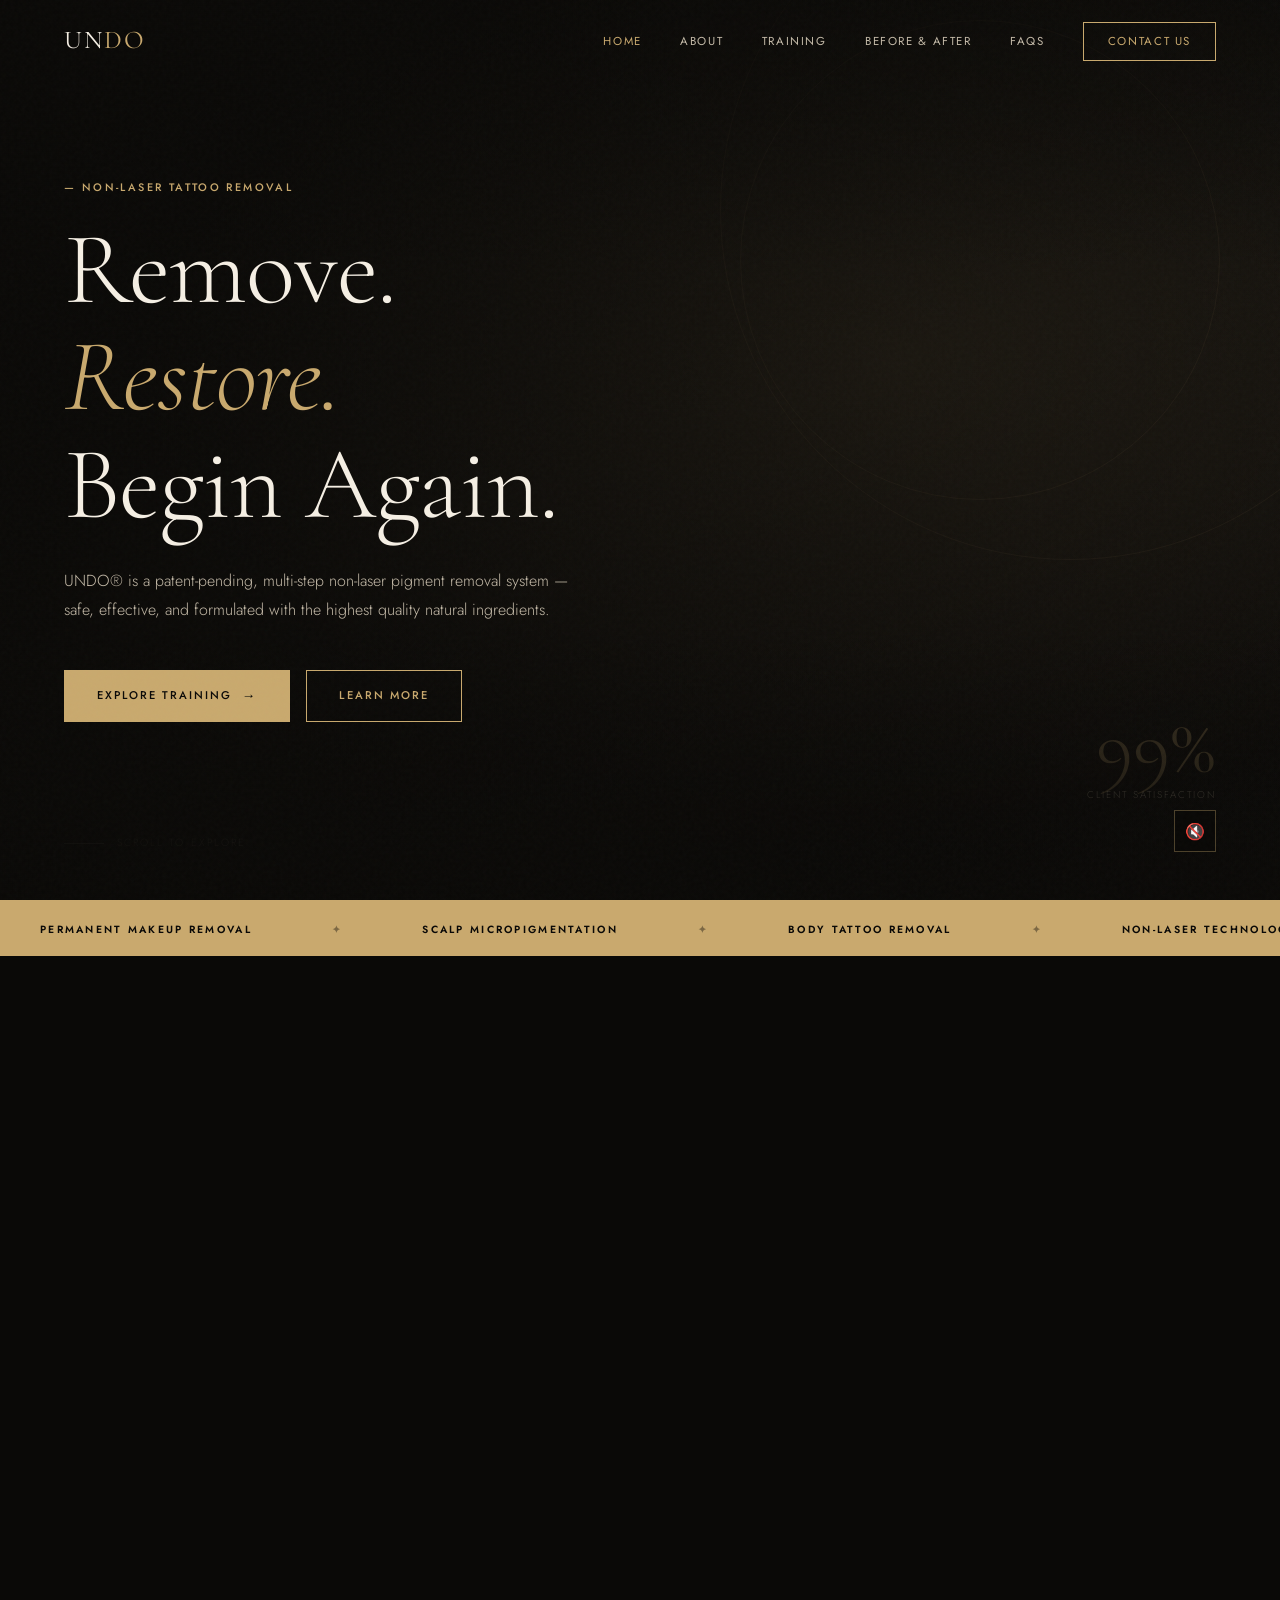
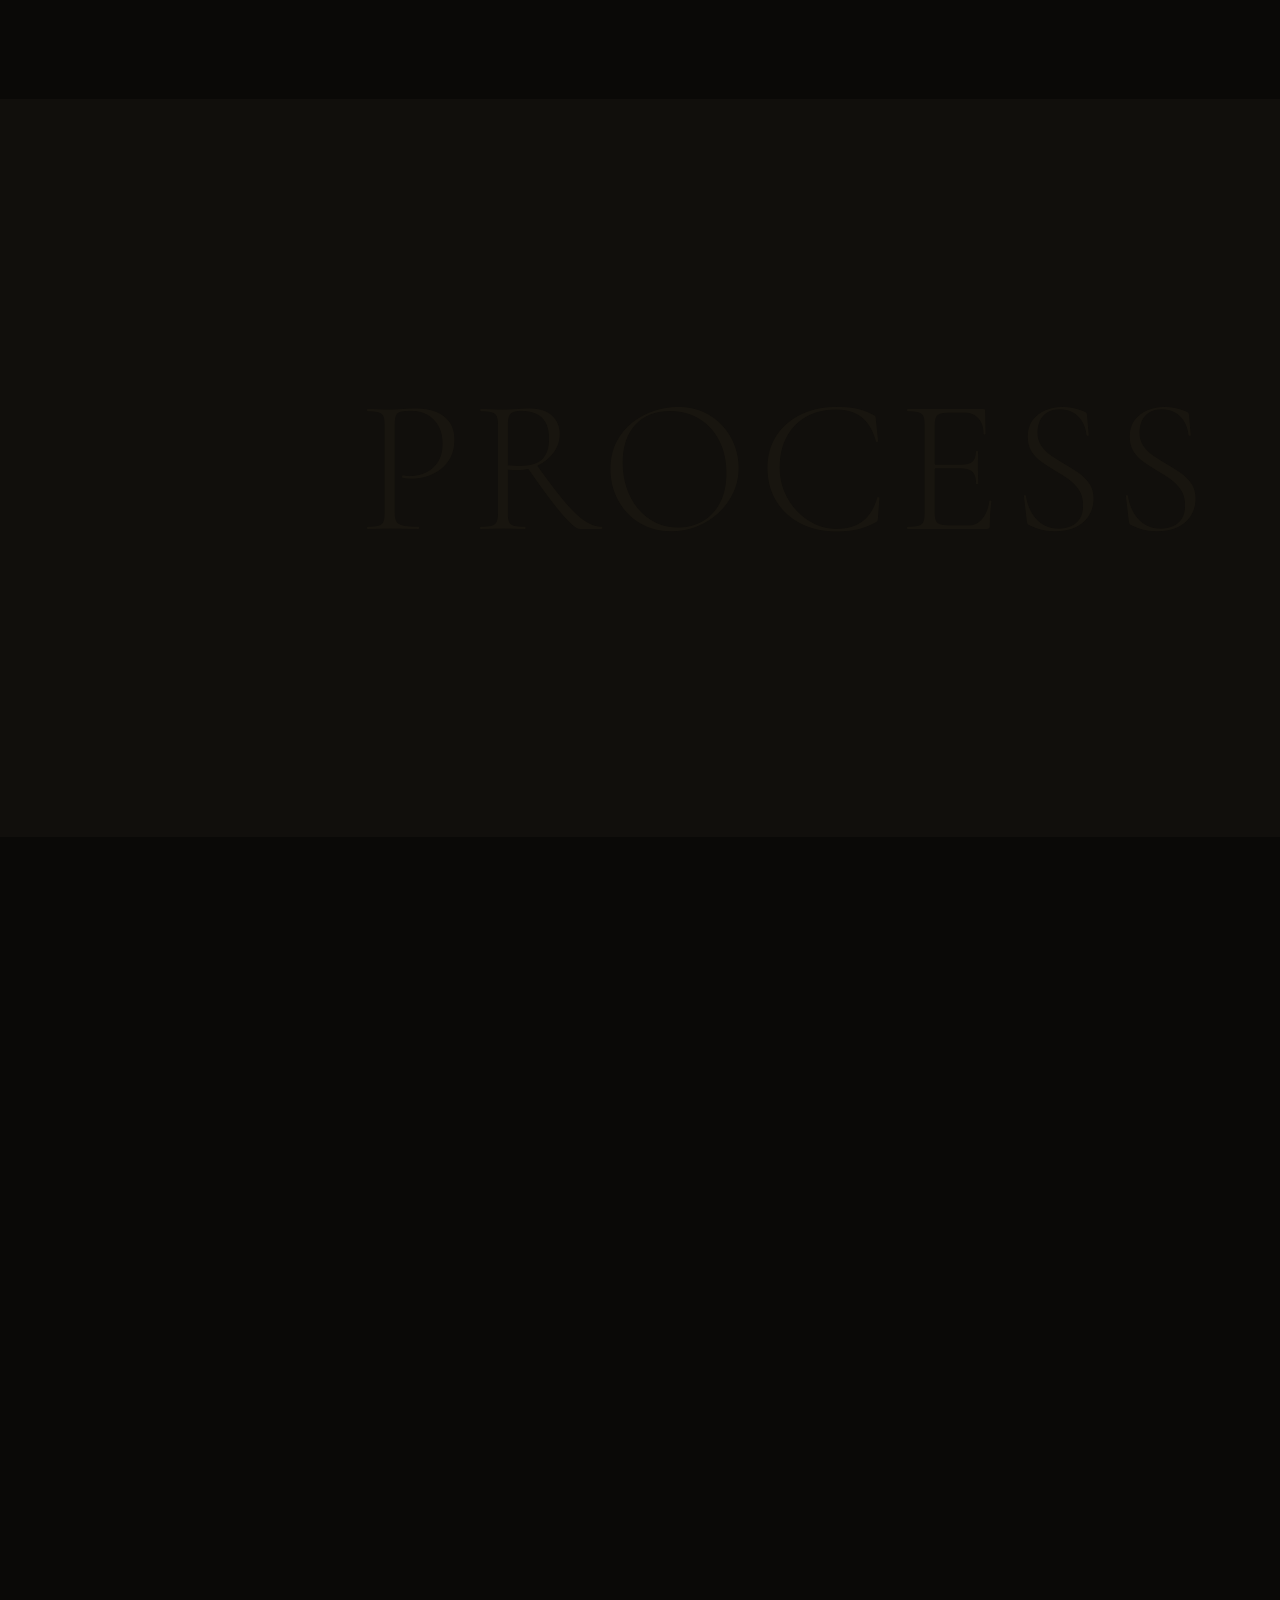
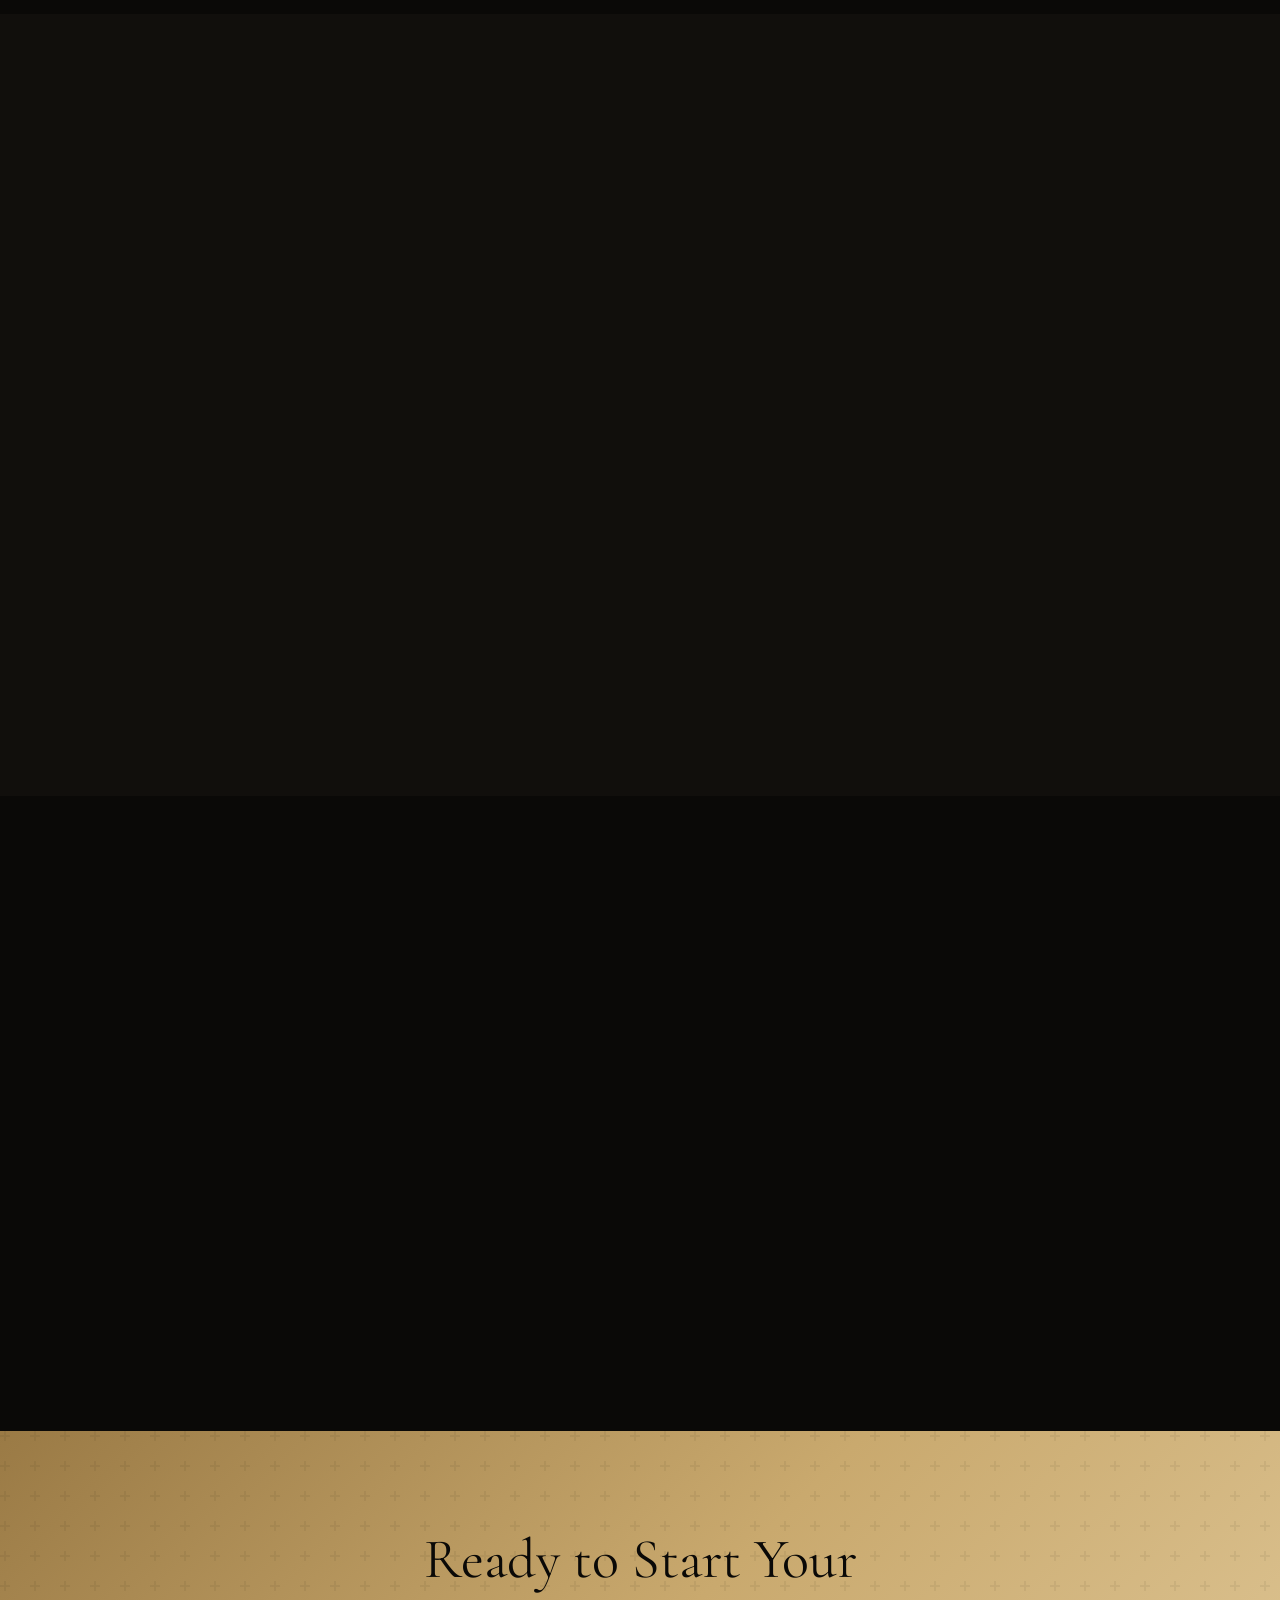
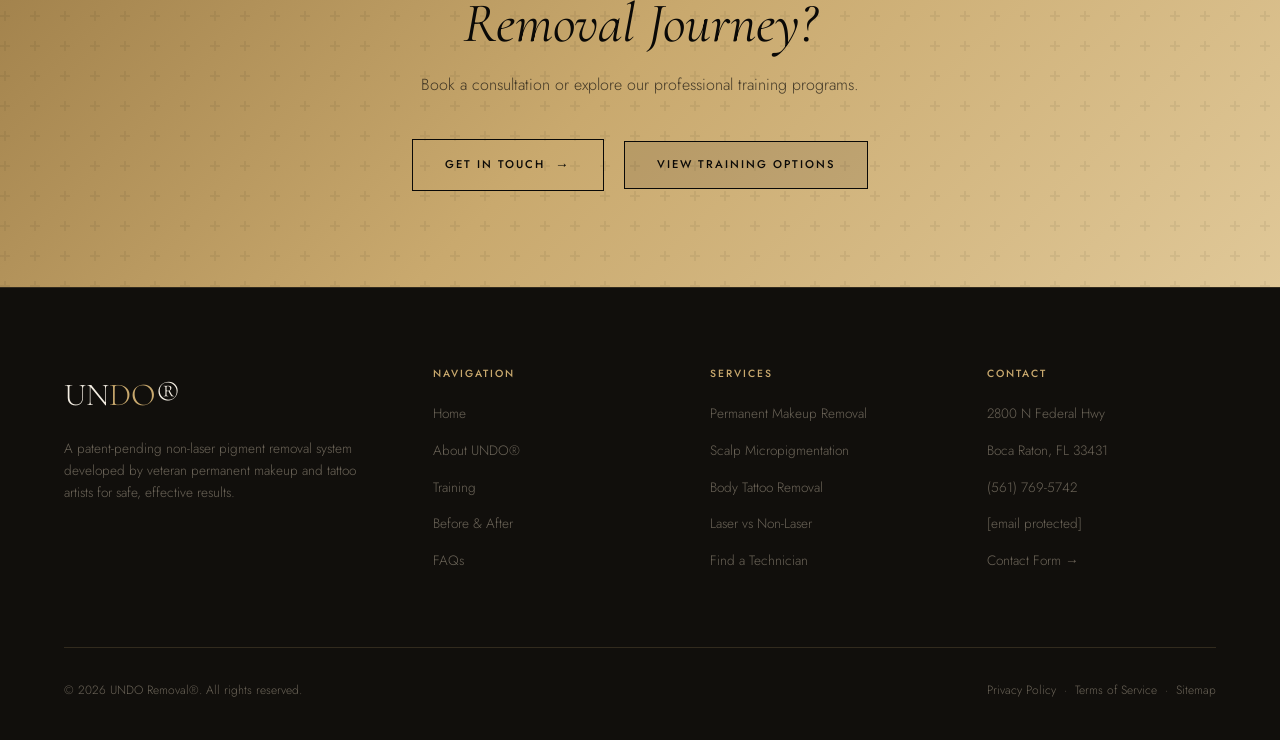
==== commit 622540f0: "Add files via upload" ====
--- a/index.html
+++ b/index.html
@@ -15,13 +15,61 @@
       align-items: center;
       overflow: hidden;
     }
+    /* ── VIDEO BACKGROUND ── */
+    .hero-video {
+      position: absolute;
+      inset: 0;
+      width: 100%;
+      height: 100%;
+      object-fit: cover;
+      object-position: center;
+      z-index: 0;
+      opacity: 0;
+      transition: opacity 1.4s ease;
+    }
+    .hero-video.loaded { opacity: 1; }
+
+    /* Multi-layer overlay: dark vignette + gold tint + left-fade for text legibility */
     .hero-bg {
       position: absolute;
       inset: 0;
+      z-index: 1;
       background:
-        radial-gradient(ellipse at 70% 40%, rgba(201,169,110,0.07) 0%, transparent 60%),
-        radial-gradient(ellipse at 20% 80%, rgba(201,169,110,0.04) 0%, transparent 50%),
-        linear-gradient(160deg, #0A0907 0%, #110F0C 50%, #0D0B09 100%);
+        /* left text-safe dark zone */
+        linear-gradient(90deg, rgba(10,9,7,0.88) 0%, rgba(10,9,7,0.55) 50%, rgba(10,9,7,0.25) 100%),
+        /* top & bottom vignette */
+        linear-gradient(180deg, rgba(10,9,7,0.55) 0%, transparent 30%, transparent 70%, rgba(10,9,7,0.75) 100%),
+        /* subtle gold warmth */
+        radial-gradient(ellipse at 70% 40%, rgba(201,169,110,0.12) 0%, transparent 60%);
+    }
+
+    /* Fallback shown while video loads / if video fails */
+    .hero-fallback {
+      position: absolute;
+      inset: 0;
+      z-index: 0;
+      background: linear-gradient(160deg, #0A0907 0%, #110F0C 50%, #0D0B09 100%);
+    }
+
+    /* Mute button */
+    .hero-mute-btn {
+      position: absolute;
+      bottom: 3rem;
+      right: 5vw;
+      z-index: 5;
+      width: 42px; height: 42px;
+      border: 1px solid rgba(201,169,110,0.35);
+      background: rgba(10,9,7,0.55);
+      backdrop-filter: blur(8px);
+      color: var(--gold);
+      font-size: 1rem;
+      cursor: pointer;
+      display: flex; align-items: center; justify-content: center;
+      transition: border-color 0.25s, background 0.25s;
+    }
+    .hero-mute-btn:hover {
+      border-color: var(--gold);
+      background: rgba(10,9,7,0.8);
     }
     .hero-lines {
       position: absolute;
@@ -467,9 +515,50 @@
 
 <!-- ── HERO ── -->
 <section class="hero">
+
+  <!-- Fallback color while video loads -->
+  <div class="hero-fallback"></div>
+
+  <!--
+    BACKGROUND VIDEO
+    ─────────────────────────────────────────────────────
+    Replace the `src` below with your own video file.
+    For best results: MP4 format, 1920×1080, under 15MB.
+    The video is muted and autoplays per browser policy.
+
+    Free stock video suggestions (download & host yourself):
+      • https://www.pexels.com/search/videos/skin%20tattoo/
+      • https://www.pexels.com/search/videos/beauty%20spa/
+    ─────────────────────────────────────────────────────
+  -->
+  <video
+    class="hero-video"
+    id="heroBgVideo"
+    autoplay
+    muted
+    loop
+    playsinline
+    preload="auto"
+    poster=""
+    aria-hidden="true"
+  >
+    <!--
+      Add your video sources here, e.g.:
+      <source src="video/hero.mp4" type="video/mp4">
+      <source src="video/hero.webm" type="video/webm">
+
+      Below is a free Pexels embed used as a demo placeholder.
+      For production, download and self-host the video.
+    -->
+    <source src="https://www.pexels.com/download/video/3989586/?fps=25.0&h=1080&w=1920" type="video/mp4">
+    <source src="https://videos.pexels.com/video-files/3989586/3989586-hd_1920_1080_25fps.mp4" type="video/mp4">
+  </video>
+
+  <!-- Dark gradient overlay -->
   <div class="hero-bg"></div>
   <div class="hero-lines"></div>
 
+  <!-- Content -->
   <div class="hero-content">
     <span class="label animate-fadeup">Non-Laser Tattoo Removal</span>
     <h1 class="hero-h1 animate-fadeup delay-1">
@@ -488,6 +577,11 @@
     <div class="hero-stat-num">99%</div>
     <div class="hero-stat-label">Client Satisfaction</div>
   </div>
+
+  <!-- Mute / unmute toggle -->
+  <button class="hero-mute-btn" id="heroMuteBtn" title="Toggle sound" aria-label="Toggle sound">
+    <span id="muteIcon">🔇</span>
+  </button>
 
   <div class="hero-scroll">
     <div class="hero-scroll-line"></div>
@@ -714,7 +808,7 @@
         <li><a href="#">2800 N Federal Hwy</a></li>
         <li><a href="#">Boca Raton, FL 33431</a></li>
         <li><a href="tel:5617695742">(561) 769-5742</a></li>
-        <li><a href="mailto:info@undoremoval.com">info@undoremoval.com</a></li>
+        <li><a href="/cdn-cgi/l/email-protection#721b1c141d32071c161d00171f1d04131e5c111d1f"><span class="__cf_email__" data-cfemail="e1888f878ea1948f858e93848c8e97808dcf828e8c">[email&#160;protected]</span></a></li>
         <li><a href="contact.html">Contact Form →</a></li>
       </ul>
     </div>
@@ -725,7 +819,31 @@
   </div>
 </footer>
 
-<script>
+<script data-cfasync="false" src="/cdn-cgi/scripts/5c5dd728/cloudflare-static/email-decode.min.js"></script><script>
+  // ── Video background ──
+  const heroBgVideo = document.getElementById('heroBgVideo');
+  const heroMuteBtn = document.getElementById('heroMuteBtn');
+  const muteIcon    = document.getElementById('muteIcon');
+
+  // Fade video in once it can play
+  heroBgVideo.addEventListener('canplay', () => {
+    heroBgVideo.classList.add('loaded');
+  });
+  // Fallback: if already ready (cached)
+  if (heroBgVideo.readyState >= 3) heroBgVideo.classList.add('loaded');
+
+  // Mute / unmute toggle
+  heroMuteBtn.addEventListener('click', () => {
+    heroBgVideo.muted = !heroBgVideo.muted;
+    muteIcon.textContent = heroBgVideo.muted ? '🔇' : '🔊';
+  });
+
+  // Pause video when tab is hidden (save resources)
+  document.addEventListener('visibilitychange', () => {
+    if (document.hidden) heroBgVideo.pause();
+    else heroBgVideo.play().catch(() => {});
+  });
+
   // Nav scroll effect
   const navbar = document.getElementById('navbar');
   window.addEventListener('scroll', () => {
@@ -742,10 +860,4 @@
 
   // Scroll reveal
   const revealEls = document.querySelectorAll('.reveal');
-  const observer = new IntersectionObserver((entries) => {
-    entries.forEach(e => { if (e.isIntersecting) e.target.classList.add('visible'); });
-  }, { threshold: 0.12 });
-  revealEls.forEach(el => observer.observe(el));
-</script>
-</body>
-</html>
+  co
